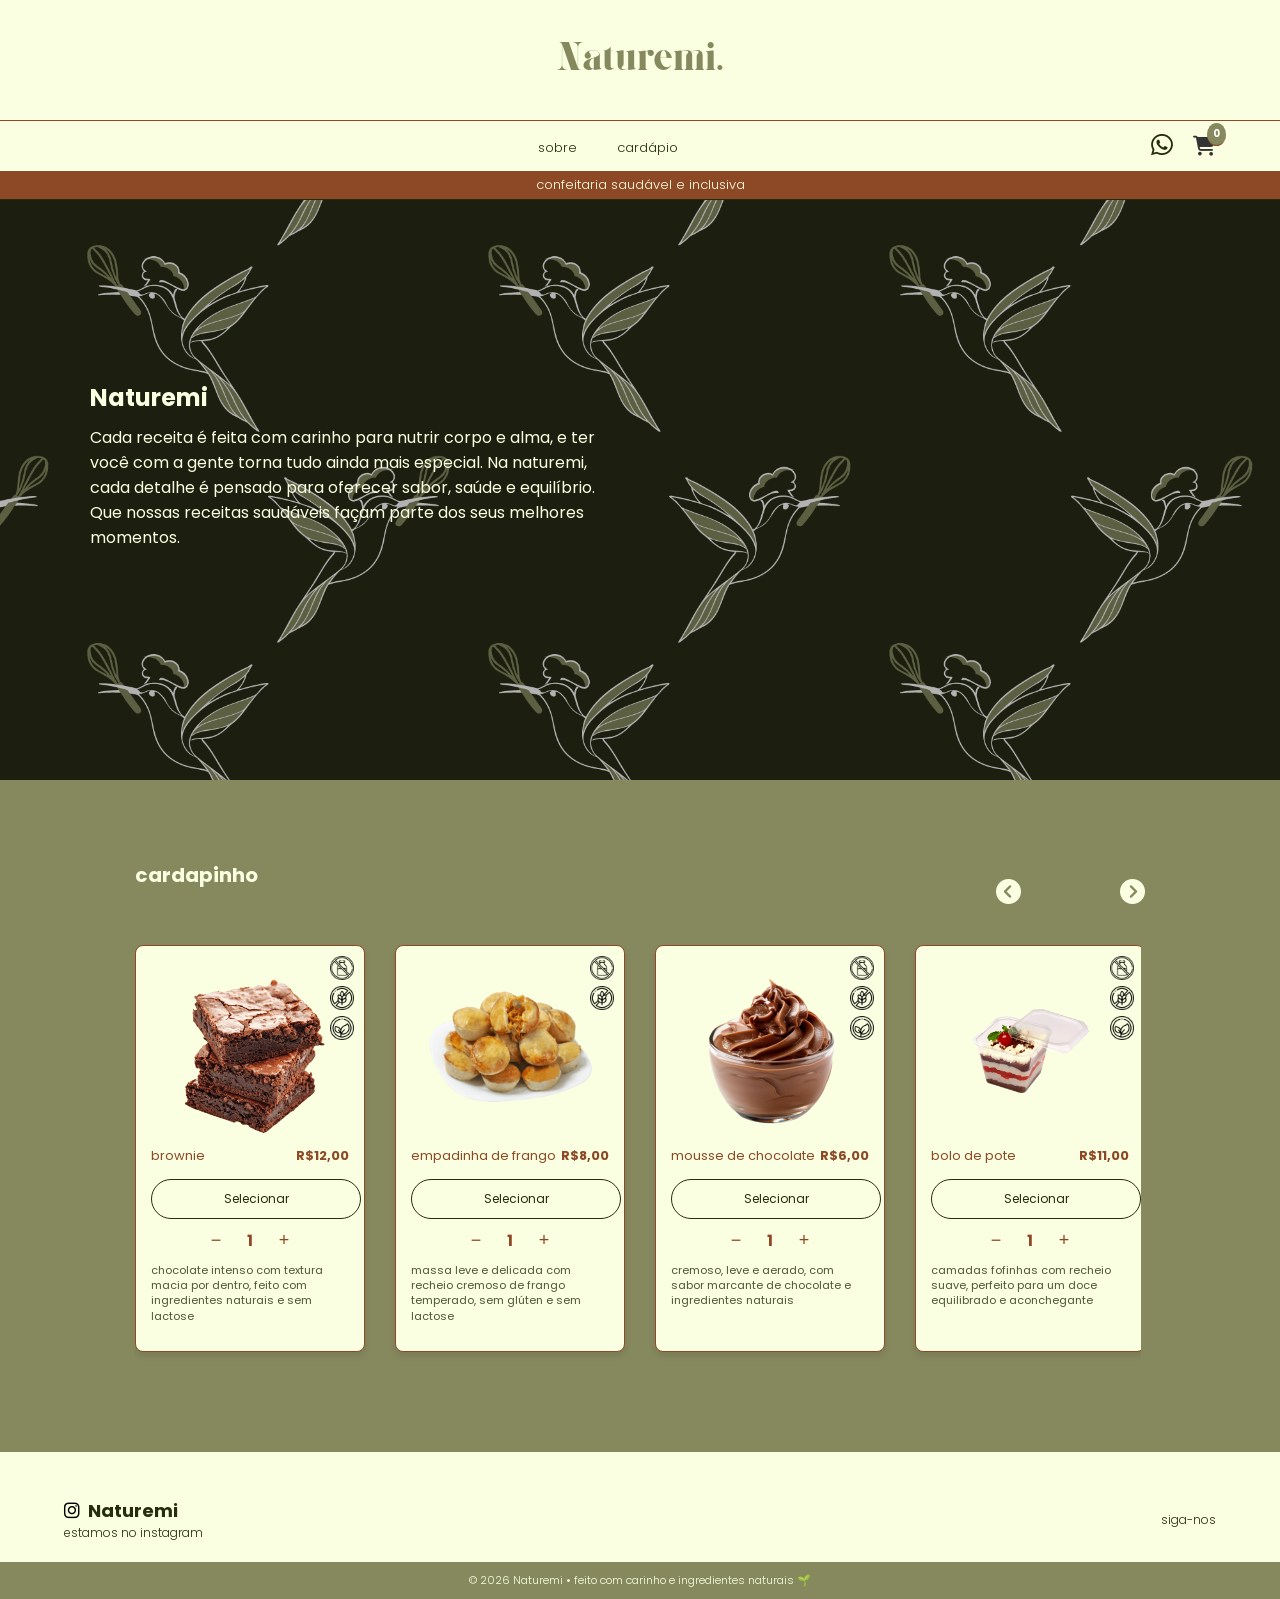
==== index.html @ 66a709f3 "organizando" ====
<!DOCTYPE html>
<html lang="en">
<head>
    <meta charset="UTF-8">
    <meta name="viewport" content="width=device-width, initial-scale=1.0">
    <link rel="stylesheet" href="https://cdnjs.cloudflare.com/ajax/libs/font-awesome/6.4.0/css/all.min.css"
/>
    <link rel="stylesheet" href="/styles/style.css">
    <link rel="icon" href="/assets/favicon.png" type="image/png">
    <title>Naturemi</title>
</head>
<body>

    <header>
        <nav>
            <span class="titulo">Naturemi.</span>
            
            <div class="menu-container">
                <ul class="navegacao">
                    <li><a href="#sobre">sobre</a></li>
                    <li><a href="#cardapio">cardápio</a></li>
                </ul>

                <a href="https://wa.me/5541985334490?text=Oi!%20Conheci%20a%20Naturemi%20pelo%20site%20e%20fiquei%20interessada%20nas%20opções%20saudáveis%20🌱
"
                target="_blank">

                <button class="wpp">
                    <i class="fa-brands fa-whatsapp"></i>
                </button>

                </a>

                <div class="carrinho-topo" onclick="abrirCarrinho()">
                <i class="fa-solid fa-cart-shopping"></i>
                <span id="contador-carrinho">0</span>
            </div>

                </div>

            <div class="bordao">
                <h4>confeitaria saudável e inclusiva</h4>
            </div>
        </nav>
    </header>


    <div class="fundo1">

        <section class="sobre" id="sobre">
            <h1>Naturemi</h1>
            <p>Cada receita é feita com carinho para nutrir corpo e alma, e ter você com a gente torna tudo ainda mais especial. Na naturemi, cada detalhe é pensado para oferecer sabor, saúde e equilíbrio. Que nossas receitas saudáveis façam parte dos seus melhores momentos.</p>
        </section>

        </div>

    <main>
            <section class="receitas" id="cardapio">
                <div class="receitas-topo">
                <h2>cardapinho</h2>
                <div class="botoes-navegacao">
                <button class="botao-esquerda"><i class="fa-solid fa-circle-chevron-left"></i></button>
                <button class="botao-direita"><i class="fa-solid fa-circle-chevron-right"></i></button>
            </div>
        </div>

        <div class="receitas-lista">
            <div class="receita">
                <img src="/styles/images/brownie.png" alt="Brownie">
                <div class="titulo-preco">
                <h3>brownie</h3>
                <strong class="preco">R$12,00</strong>
                </div>
                <button class="comprar" 
                onclick="adicionarItem('Brownie', 12)">
                    Selecionar
                </button>

                <div class="controle-quantidade">
                <button class="menos">−</button>
                <strong class="quantidade">1</strong>
                <button class="mais">+</button>
                </div>

                <p class="descricao">
                chocolate intenso com textura macia por dentro, feito com ingredientes naturais e sem lactose
                </p>

                <div class="selo sem-lactose">
                    <img src="/styles/images/sem-lactose.png" alt="Sem lactose">
                </div>

                <div class="selo sem-gluten">
                    <img src="/styles/images/sem-gluten.png" alt="Sem glúten">
                </div>

                <div class="selo vegano">
                    <img src="/styles/images/ecologia.png" alt="Vegano">
                </div>
            </div>

            <div class="receita">
                <img src="/styles/images/empadinha.png" alt="Empadinha">
                <div class="titulo-preco">
                <h3>empadinha de frango</h3> 
                <strong class="preco">R$8,00</strong>
                </div>
                <button class="comprar" data-nome="Empadinha" data-preco="8">
                    Selecionar</button>

                <div class="controle-quantidade">
                <button class="menos">−</button>
                <strong class="quantidade">1</strong>
                <button class="mais">+</button>
                </div>

                <p class="descricao">
                massa leve e delicada com recheio cremoso de frango temperado, sem glúten e sem lactose
                </p>


                <div class="selo sem-lactose">
                    <img src="/styles/images/sem-lactose.png" alt="Sem lactose">
                </div>

                <div class="selo sem-gluten">
                    <img src="/styles/images/sem-gluten.png" alt="Sem glúten">
                </div>
                 
            </div>

            <div class="receita">
                <img src="/styles/images/mouse.png" alt="Mousse">
                <div class="titulo-preco">
                <h3>mousse de chocolate</h3> 
                <strong class="preco">R$6,00</strong>
                </div>
                <button class="comprar" data-nome="Mousse" data-preco="6">Selecionar</button>
                
                <div class="controle-quantidade">
                <button class="menos">−</button>
                <strong class="quantidade">1</strong>
                <button class="mais">+</button>
                </div>

                <p class="descricao">
                cremoso, leve e aerado, com sabor marcante de chocolate e ingredientes naturais
                </p>

                <div class="selo sem-lactose">
                    <img src="/styles/images/sem-lactose.png" alt="Sem lactose">
                </div>

                <div class="selo sem-gluten">
                    <img src="/styles/images/sem-gluten.png" alt="Sem glúten">
                </div>

                <div class="selo vegano">
                    <img src="/styles/images/ecologia.png" alt="Vegano">
                </div>
            </div>

            <div class="receita">
                <img src="/styles/images/boolo.png" alt="Bolo">
                <div class="titulo-preco">
                <h3>bolo de pote</h3>
                <strong class="preco">R$11,00</strong>
                </div>
                <button class="comprar" data-nome="Bolo" data-preco="11">Selecionar</button>

                <div class="controle-quantidade">
                <button class="menos">−</button>
                <strong class="quantidade">1</strong>
                <button class="mais">+</button>
                </div>
                <p class="descricao">
                camadas fofinhas com recheio suave, perfeito para um doce equilibrado e aconchegante
                </p>

                <div class="selo sem-lactose">
                    <img src="/styles/images/sem-lactose.png" alt="Sem lactose">
                </div>

                <div class="selo sem-gluten">
                    <img src="/styles/images/sem-gluten.png" alt="Sem glúten">
                </div>

                <div class="selo vegano">
                    <img src="/styles/images/ecologia.png" alt="Vegano">
                </div>
            </div>

            <div class="receita">
                <img src="/styles/images/cookie.png" alt="Cookie">
                <div class="titulo-preco">
                <h3>Cookies</h3>
                <strong class="preco">R$8,00</strong>
                </div>
                <button class="comprar" data-nome="Cookie" data-preco="8">Selecionar</button>

                <div class="controle-quantidade">
                <button class="menos">−</button>
                <strong class="quantidade">1</strong>
                <button class="mais">+</button>
                </div>
                <p class="descricao">
                crocante por fora e macio por dentro, com toque artesanal e sabor caseiro
                </p>

                <div class="selo vegano">
                    <img src="/styles/images/ecologia.png" alt="Vegano">
                </div>

                
            </div>

            <div class="receita">
                <img src="/styles/images/brigadeiro_615x500px.png" alt="Brigadeiro">
                <div class="titulo-preco">
                <h3>Brigadeiro</h3>
                <strong class="preco">R$5,00</strong>
                </div>
                <button class="comprar" data-nome="Brigadeiro" data-preco="8">Selecionar</button>

                <div class="controle-quantidade">
                <button class="menos">−</button>
                <strong class="quantidade">1</strong>
                <button class="mais">+</button>
                </div>

                <p class="descricao">
                clássico brasileiro em versão mais leve, cremoso e feito com ingredientes selecionados
                </p>

                <div class="selo vegano">
                    <img src="/styles/images/ecologia.png" alt="Vegano">
                </div>

            </div>

                        <div class="receita">
                <img src="/styles/images/pngtree-caramel-custard-pudding-png-image_11712795.png" alt="Pudim">
                <div class="titulo-preco">
                <h3>Pudim</h3>
                <strong class="preco">R$9,00</strong>
                </div>
                <button class="comprar" data-nome="Pudim" data-preco="8">Selecionar</button>

                <div class="controle-quantidade">
                <button class="menos">−</button>
                <strong class="quantidade">1</strong>
                <button class="mais">+</button>
                </div>
                <p class="descricao">
                textura lisa e delicada com calda suave, uma versão leve do tradicional
                </p>

                <div class="selo vegano">
                    <img src="/styles/images/ecologia.png" alt="Vegano">
                </div>

                <div class="selo sem-lactose">
                    <img src="/styles/images/sem-lactose.png" alt="Sem lactose">
                </div>

                <div class="selo sem-gluten">
                    <img src="/styles/images/sem-gluten.png" alt="Sem glúten">
                </div>

            </div>

                        <div class="receita">
                <img src="/styles/images/palha-italiana-png-3-Transparent-Images.png" alt="Palha">
                <div class="titulo-preco">
                <h3>Palha italiana</h3>
                <strong class="preco">R$10,00</strong>
                </div>
                <button class="comprar" data-nome="Palha" data-preco="8">Selecionar</button>

                <div class="controle-quantidade">
                <button class="menos">−</button>
                <strong class="quantidade">1</strong>
                <button class="mais">+</button>
                </div>
                <p class="descricao">
                combinação perfeita de chocolate com crocância, equilibrado e irresistível
                </p>

                <div class="selo vegano">
                    <img src="/styles/images/ecologia.png" alt="Vegano">
                </div>

                <div class="selo sem-lactose">
                    <img src="/styles/images/sem-lactose.png" alt="Sem lactose">
                </div>

                <div class="selo sem-gluten">
                    <img src="/styles/images/sem-gluten.png" alt="Sem glúten">
                </div>

            </div>

                        <div class="receita">
                <img src="/styles/images/torta.jpg" alt="Tortinha de morango">
                <div class="titulo-preco">
                <h3>Tortinha de morango</h3>
                <strong class="preco">R$12,00</strong>
                </div>
                <button class="comprar" data-nome="Tortinha de morango" data-preco="8">Selecionar</button>

                <div class="controle-quantidade">
                <button class="menos">−</button>
                <strong class="quantidade">1</strong>
                <button class="mais">+</button>
                </div>
                <p class="descricao">
                base delicada com creme suave e morangos frescos, leve e refrescante
                </p>

                <div class="selo vegano">
                    <img src="/styles/images/ecologia.png" alt="Vegano">
                </div>

                <div class="selo sem-gluten">
                    <img src="/styles/images/sem-gluten.png" alt="Sem glúten">
                </div>
            </div>


        </div>

    </section>

    </main>


<footer class="footer">
    <div class="footer-container">

    <div class="footer-instagram">
<div class="insta-info">
  <div class="insta-top">
    <i class="fa-brands fa-instagram"></i>
    <p class="insta-name">Naturemi</p>
  </div>

  <p class="insta-text">estamos no instagram</p>
</div>

    <a 
        href="https://www.instagram.com/naturemisaudavel/"
        target="_blank"
        class="insta-link"
    >
        siga-nos
    </a>
    </div>
    </div>


<div class="footer-bottom">
  <span class="footer-copy">
    © 2026 Naturemi • feito com carinho e ingredientes naturais 🌱
  </span>
</div>
</footer>
</body>

<div class="overlay" onclick="fecharCarrinho()"></div>

<div class="painel-carrinho">

  <div class="header-carrinho">
    <h3>Seu Carrinho</h3>
    <button class="fechar-carrinho" onclick="fecharCarrinho()">
  <i class="fa-solid fa-xmark"></i>
</button>
  </div>

  <div id="lista-carrinho"></div>

  <div class="carrinho-total">
    Total: <span id="total">R$ 0,00</span>
  </div>

  <div class="tipo-entrega">
    <p>Como deseja receber?</p>

    <label>
      <input type="radio" name="entrega" value="Retirada">
      Retirada
    </label>

    <label>
      <input type="radio" name="entrega" value="Entrega">
      Entrega
    </label>
  </div>

  <div class="campo-endereco">
    <input type="text" id="endereco" placeholder="Rua e número">
    <input type="text" id="bairro" placeholder="Bairro">
  </div>

  <div class="tipo-pagamento">
    <p>Forma de pagamento</p>

    <label><input type="radio" name="pagamento" value="Pix"> Pix</label>
    <label><input type="radio" name="pagamento" value="Dinheiro"> Dinheiro</label>
    <label><input type="radio" name="pagamento" value="Cartão"> Cartão</label>
  </div>

  <button class="finalizar-pedido" onclick="enviarWhats()">
    Finalizar pelo WhatsApp
  </button>

    <button class="finalizar-pedido" onclick="enviarIfood()">
    Pedir via ifood
  </button>
    <script src="/pages/script.js"></script>
</div>
</html>
---- styles/style.css ----
@import url('https://fonts.googleapis.com/css2?family=Poppins:ital,wght@0,100;0,200;0,300;0,400;0,500;0,600;0,700;0,800;0,900;1,100;1,200;1,300;1,400;1,500;1,600;1,700;1,800;1,900&display=swap');

@font-face { 
    font-family: 'Giaza1'; 
    src: url('/styles/fonts/Giaza.otf') 
    format('opentype'); 
    font-weight: normal; 
    font-style: normal; 
}

@font-face { 
    font-family: 'Giaza2'; 
    src: url('/styles/fonts/Giaza\ Stencil.otf') 
    format('opentype'); 
    font-weight: normal; 
    font-style: normal; 
}

:root {
    --cor-verde-claro: #86895e;
    --cor-marrom: #8d4926;
    --cor-verde-escuro: #262c0e;
    --cor-de-fundo: rgb(249, 255, 224);
}

* {
    margin: 0;
    padding: 0;
    box-sizing: border-box;
}

header {
    position: fixed;
    top: 0;
    left: 0;
    width: 100%;
    background-color: var(--cor-de-fundo);
    z-index: 1000;
    border-bottom: 0.5px solid var(--cor-verde-escuro);
}

body {
    font-family: 'Poppins', sans-serif;
    background-color: var(--cor-de-fundo);
    margin-top: 150px;
    overflow-x: hidden;

}

.titulo {
    font-family: 'Giaza1';
    font-size: 40px;
    transition: font-size 0.5s ease;
    color: var(--cor-verde-claro);
    margin-top: 40px;
}


span {
    text-align: center;
    display: flex;
    justify-content: center;
    align-items: center;
    padding-bottom: 40px;
    border-bottom: 0.3px solid var(--cor-marrom);
}

.menu-container {
    display: flex;
    align-items: center;
    justify-content: space-between;
    width: 90%;
    margin: 0 auto;
    padding: 10px 0;

}

.navegacao {
    list-style: none;
    display: flex;
    justify-content: center;
    gap: 40px;
    margin: 0;
    padding: 0;
    flex: 1;
}

.navegacao li a {
    color: var(--cor-verde-escuro);
    text-decoration: none;
    font-weight: 300;
    font-size: 13px;
}

.compra {
    color: var(--cor-verde-escuro);
    font-size: 20px;
    border: none;
    background: none;
    cursor: pointer;
    margin-left: 10px;
}

.wpp {
    color: var(--cor-verde-escuro);
    font-size: 25px;
    border: none;
    background: none;
    cursor: pointer;
    margin-right: 20px;
}

.bordao {
    text-align: center;
    font-size: 13px;
    background-color: var(--cor-marrom);
    color: var(--cor-de-fundo);
    padding: 1px;
    font-weight: 200;
}

.bordao h4 {
    font-weight: 300;
    margin: 3px;
}

.fundo1 {
    background-image: url('/styles/images/fundo1.png');
    background-size: cover;
    background-position: center;
    height: 70vh;
    display: flex;
    margin: 0;
    padding: 0 3rem;
    justify-content: space-between;
    align-items: center;
    color: var(--cor-de-fundo);
    position: relative;
    gap: 5rem;
}

.fundo1::before{
    content: "";
    position: absolute;
    top: 0;
    left: 0;
    width: 100%;
    height: 100%;
    background: rgba(0, 0, 0, 0.3);
    z-index: 1;
}

.fundo1 h1,
.fundo1 p, 
.fundo1 h3 {
  position: relative;
  z-index: 2;
  margin: 10px;
}

.sobre {
    flex: 1;
    max-width: 50%;
    text-align: left;
    z-index: 2;
    position: relative;
    margin-right: 3rem;
    padding: 2rem;
}


.receitas {
  padding: 80px 40px;
  background-color: var(--cor-verde-claro);
  color: var(--cor-de-fundo);
  text-align: center;
  box-sizing: border-box;
}

.receitas-topo {
  display: flex;
  align-items: center;
  justify-content: space-between;
  
}

.receitas h2 {
    text-align: left;
    font-size: 20px;
    margin-bottom: 35px;
    margin-left: 95px;
}

@media (min-width: 768px) {
  .receitas-lista {
    margin-left: 95px;
    margin-right: 95px;
  }
}

.botoes-navegacao button {
    font-size: 25px;
    color: var(--cor-de-fundo);
    background: none;
    border: none;
    cursor: pointer;
    margin-right: 95px;
}

@media (min-width: 768px) {
  .receitas h2 {
    margin-left: 95px;
  }
}

.receitas-lista {
    display: flex;
    gap: 30px;
    overflow-x: auto;
    padding:20px 0;
    margin-left: 95px;
    margin-right: 99px;
    scroll-behavior: smooth;
}

@media (max-width: 600px) {
  .receita {
    width: 160px;
  }
}

.receita {
    background: var(--cor-de-fundo);
    width: 230px; /* 👈 ADICIONA ISSO */
    flex: 0 0 auto;
    border: 1px solid var(--cor-marrom);
    border-radius: 8px;
    padding: 15px;
    text-align: center;
    box-shadow: 0 4px 6px rgba(0, 0, 0, 0.1);
    position: relative;
}

@media (max-width: 600px) {
  .receita {
    width: 160px;
  }
}

.receita h3 {
    color: var(--cor-marrom);
    font-size: 13px;
    font-weight: 400;

}

.receita img {
    width: 200px;
    height:180px;
    object-fit: contain;
}

.receitas-lista::-webkit-scrollbar {
  display: none;
}

.comprar {
    font-size: 14px;
    color: var(--cor-marrom);
    background: none;
    border-radius: 20px;
    padding: 10px;
    border: 1px solid var(--cor-marrom);
    width: 210px;
    cursor: pointer;
}

.footer {
  background-color: var(--cor-de-fundo);
  padding: 25px 0;
  text-align: center;
  padding-top: 25px;
  padding-bottom: 0;
}

.footer-container {
  width: 90%;
  margin: 0 auto;
}

.footer-instagram {
  display: flex;
  justify-content: space-between;
  align-items: center;
  padding: 20px 0;
}

.insta-info {
  display: flex;
  flex-direction: column;
}

.insta-top {
  display: flex;
  align-items: center; 
  gap: 8px;
}

.insta-top i {
  font-size: 18px;
}

.insta-name {
  font-size: 18px;
  font-weight: 400;
  color: var(--cor-verde-escuro);
  font-weight: bold;
}

.insta-text {
  font-size: 12px;
  font-weight: 300;
  color: var(--cor-verde-escuro);
}

.insta-link {
  font-size: 12px;
  font-weight: 300;
  color: var(--cor-verde-escuro);
  text-decoration: none;
}

.insta-link:hover {
  color: var(--cor-marrom);
}

.footer-bottom {
  background-color: var(--cor-verde-claro);
  padding: 10px 0;
  margin: 0;
}

.footer-copy {
  display: block;
  padding: 0;
  border: none;
  margin: 0;
  text-align: center;
  font-size: 11px;
  font-weight: 300;
  color: var(--cor-de-fundo);
}

.comprar {
  background-color: transparent;
  border: 1px solid var(--cor-verde-escuro);
  color: var(--cor-verde-escuro);
  cursor: pointer;
  transition: 0.3s;
  font-family: 'poppins';
  font-size: 12px;
}

.comprar.ativo {
  background-color: var(--cor-verde-escuro);
  color: #fff;
}

.finalizar-pedido {
  margin: 30px auto 0;
  display: block;
  padding: 12px 24px;
  background-color: var(--cor-verde-escuro);
  color: white;
  border: none;
  cursor: pointer;
  border-radius: 20px;
  font-family: 'poppins';
  font-size: 12px;
}


html {
  scroll-behavior: smooth;
}

.ifood-info {
  font-size: 12px;
  color: var(--cor-verde-escuro);
  opacity: 0.8;
  margin-top: 15px;
}

.selo {
  position: absolute;
  right: 10px;
}

.selo img {
  width: 24px;
  height: 24px;
}

.sem-lactose { top: 10px; }
.sem-gluten { top: 40px; }
.vegano { top: 70px; }

.titulo-preco {
  display: flex;
  justify-content: space-between;
  align-items: center;
  width: 100%;
}

.titulo-preco h3,
.preco {
  margin: 0;
  font-size: 13px;
  line-height: 1.2;
  color:#8d4926;
  margin-bottom: 15px;
}

.resumo-pedido {
  margin-top: 20px;
  font-weight: 600;
  font-size: 16px;
  color: var(--cor-verde-escuro);
  display: none;
}

.controle-quantidade {
  display: flex;
  align-items: center;
  justify-content: center;
  gap: 10px;
  margin-top: 8px;
  color: #8d4926;
}

.controle-quantidade button {
  width: 28px;
  height: 28px;
  border-radius: 50%;
  border: none;
  background-color: var(--cor-verde);
  color: white;
  font-size: 18px;
  cursor: pointer;
  transition: 0.2s;
  color: #8d4926;
}

.controle-quantidade button:hover {
  transform: scale(1.1);
}

.controle-quantidade .quantidade {
  min-width: 20px;
  text-align: center;
  font-weight: bold;
}

.tipo-entrega {
  margin-top: 30px;
  text-align: center;
  display: none;
}

.opcao-entrega {
  display: inline-flex;
  align-items: center;
  gap: 6px;
  margin: 10px 15px;
  cursor: pointer;
  font-size: 13px;
}

.campo-endereco {
  display: none;
  margin: 20px auto;
  width: 280px;
  flex-direction: column;
  gap: 10px;
  font-family: 'Poppins', sans-serif;
}

.campo-endereco.ativo {
  display: flex;
  font-family: 'Poppins', sans-serif;
}

.campo-endereco input {
  padding: 10px;
  border-radius: 15px;
  border: 1px solid var(--cor-marrom);
  font-size: 12px;
  outline: none;
  transition: 0.3s;
}

.campo-endereco input:focus {
  border-color: var(--cor-verde-escuro);
  box-shadow: 0 0 5px rgba(0,0,0,0.1);
}

.tipo-pagamento {
  display: none;
  margin-top: 30px;
  text-align: center;
}

.tipo-pagamento.ativo {
  display: block;
}

.carrinho-topo {
  position: relative;
  cursor: pointer;
  font-size: 20px;
  color: #333;
  transition: 0.2s;
}

.carrinho-topo:hover {
  transform: scale(1.1);
}

#contador-carrinho {
  position: absolute;
  top: -8px;
  right: -10px;
  background: var(--cor-verde-claro);
  color: white;
  font-size: 11px;
  padding: 3px 6px;
  border-radius: 50%;
  font-weight: bold;
}

.topo-acoes {
  position: fixed;
  top: 15px;
  right: 15px;
  display: flex;
  gap: 15px;
}

.btn-carrinho {
  position: relative;
  cursor: pointer;
  font-size: 22px;
}

#contador-carrinho {
  position: absolute;
  top: -8px;
  right: -10px;
  background: var(--cor-verde-claro);
  color: white;
  font-size: 10px;
  padding: 3px 6px;
  border-radius: 50%;
}

.painel-carrinho {
  position: fixed;
  top: 0;
  right: -400px;
  width: 320px;
  height: 100%;
  background: white;
  box-shadow: -5px 0 20px rgba(0,0,0,0.1);
  padding: 20px;
  transition: 0.3s;
  overflow-y: auto;
  z-index: 1001;
}

.painel-carrinho.ativo {
  right: 0;
}

.overlay {
  position: fixed;
  inset: 0;
  background: rgba(0,0,0,0.4);
  display: none;
  z-index: 1000;
}

.overlay.ativo {
  display: block;
}

.header-carrinho {
  display: flex;
  justify-content: space-between;
  align-items: center;
}

.fechar-carrinho {
  background: none;
  border: none;
  font-size: 18px;
  cursor: pointer;
  color: #444;
  transition: 0.2s;
}

.fechar-carrinho:hover {
  color: var(--cor-verde-escuro);
  transform: rotate(90deg);
}

.painel-carrinho {
  border-top-left-radius: 25px;
  border-bottom-left-radius: 25px;
}

.carrinho-total {
  margin-top: 20px;
  font-weight: bold;
  font-size: 18px;
  text-align: right;
}

.finalizar-pedido {
  width: 100%;
  margin-top: 20px;
  padding: 12px;
  border-radius: 20px;
  border: none;
  background: var(--cor-verde-escuro);
  color: white;
  font-weight: 500;
  cursor: pointer;
  transition: 0.3s;
}

.finalizar-pedido:hover {
  background: var(--cor-verde-claro);
}

.descricao {
  font-size: 11px;
  color: var(--cor-verde-escuro);
  opacity: 0.8;
  margin: 8px 0 12px;
  line-height: 1.4;
  text-align: left;
}
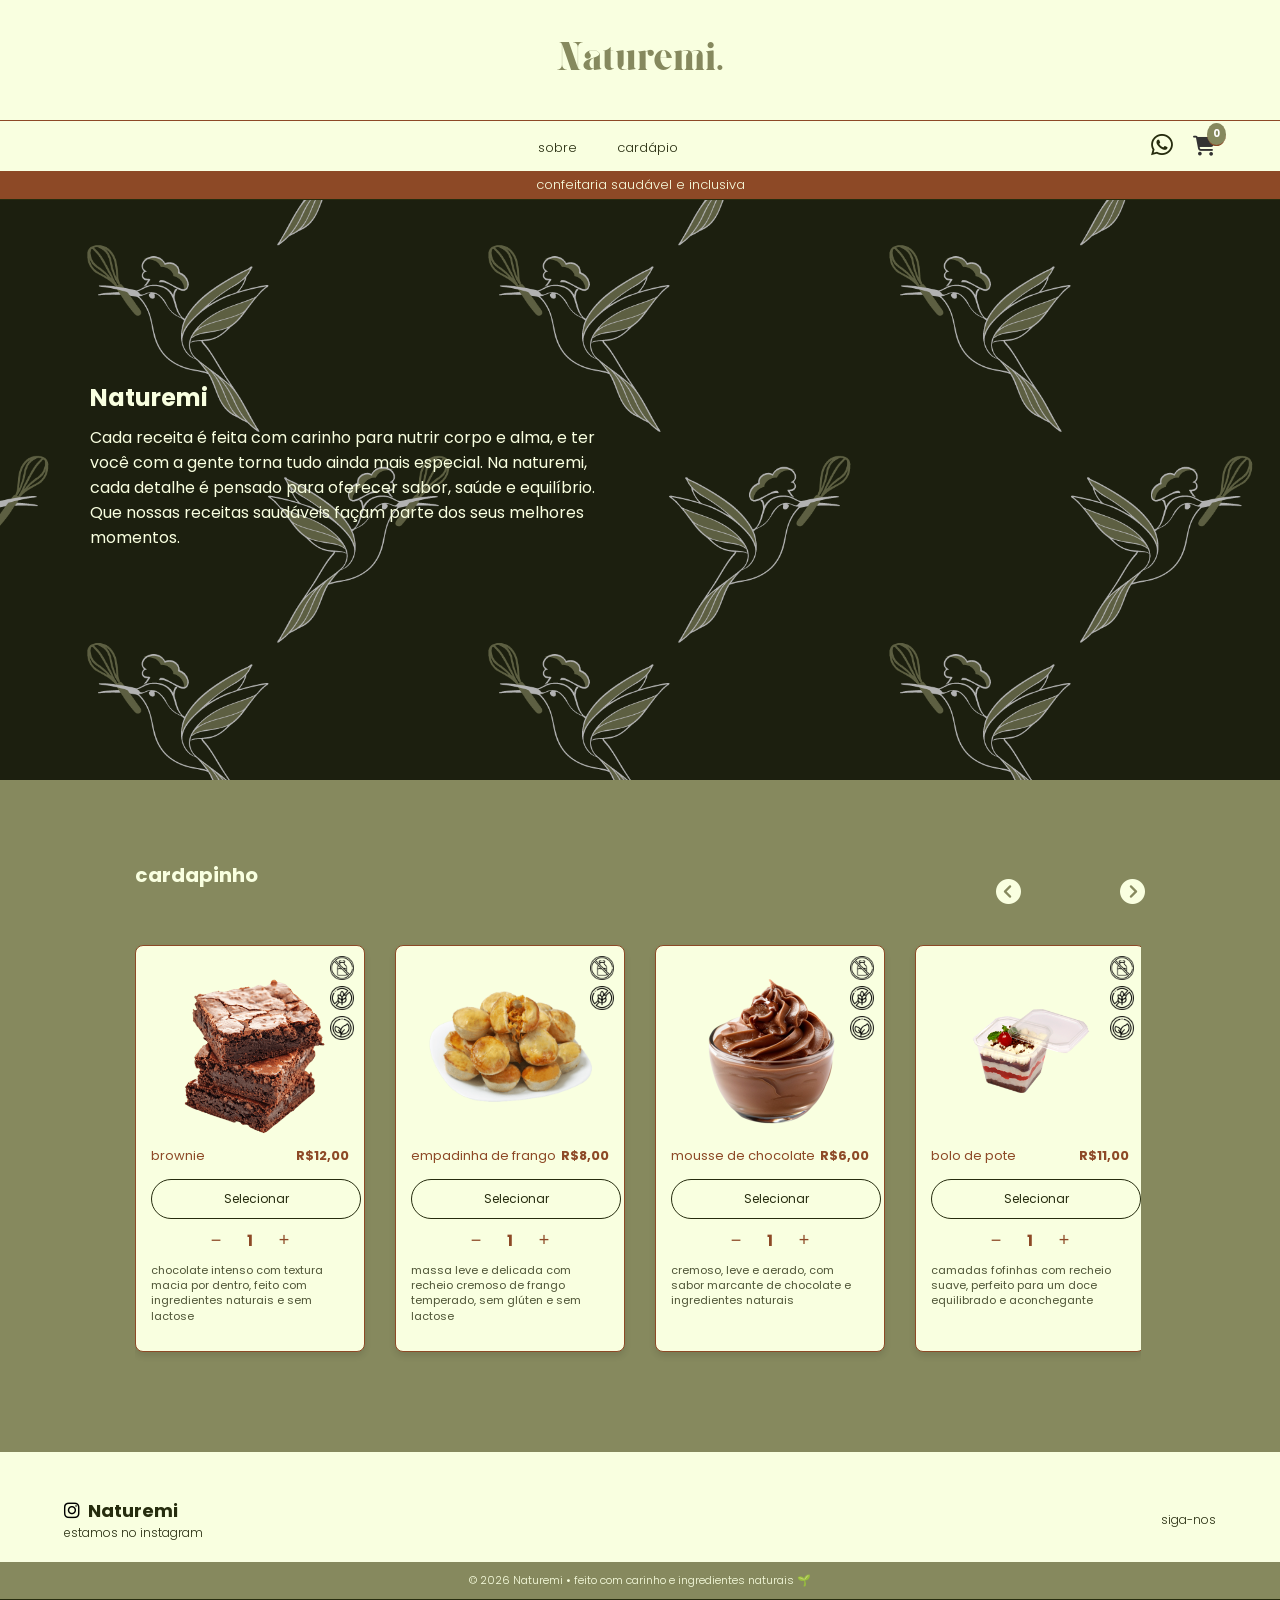
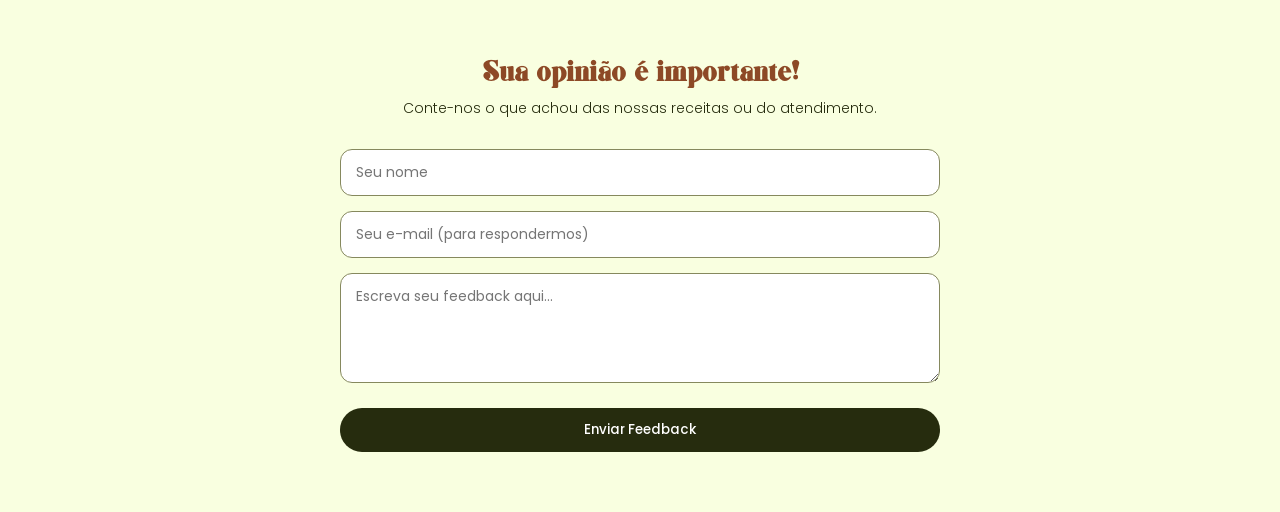
==== commit 1d9fd9f3: "campo de feedbacks" ====
--- a/index.html
+++ b/index.html
@@ -364,6 +364,23 @@
   </span>
 </div>
 </footer>
+
+<section class="feedback-section">
+    <div class="feedback-container">
+        <h3>Sua opinião é importante!</h3>
+        <p>Conte-nos o que achou das nossas receitas ou do atendimento.</p>
+        
+        <form action="https://formspree.io/f/xbdznyqe" method="POST" id="form-feedback">
+            <input type="text" name="nome" placeholder="Seu nome" required>
+            <input type="email" name="email" placeholder="Seu e-mail (para respondermos)" required>
+            <textarea name="mensagem" placeholder="Escreva seu feedback aqui..." rows="4" required></textarea>
+            
+            <button type="submit" class="btn-enviar">Enviar Feedback</button>
+            <input type="hidden" name="_next" value="https://naturemi.onrender.com/">
+        </form>
+    </div>
+</section>
+
 </body>
 
 <div class="overlay" onclick="fecharCarrinho()"></div>
--- a/styles/style.css
+++ b/styles/style.css
@@ -649,4 +649,220 @@
   margin: 8px 0 12px;
   line-height: 1.4;
   text-align: left;
+}
+
+
+/* Para Tablets e Celulares (Telas menores que 768px) */
+@media (max-width: 768px) {
+    
+    /* 1. Ajuste do Header e Título */
+    .menu-container {
+        flex-direction: column; /* Empilha a logo e o menu */
+        gap: 10px;
+    }
+
+    .navegacao {
+        gap: 15px; /* Diminui o espaço entre links */
+        flex-wrap: wrap; /* Permite quebrar linha se não couber */
+    }
+
+    .titulo {
+        font-size: 28px; /* Diminui o título da marca */
+        margin-top: 10px;
+    }
+
+    body {
+        margin-top: 180px; /* Ajuste conforme a nova altura do header */
+    }
+
+    /* 2. Seção Principal (Fundo1) */
+    .fundo1 {
+        flex-direction: column; /* Empilha o texto sobre a imagem */
+        text-align: center;
+        height: auto;
+        padding: 4rem 1rem;
+        gap: 2rem;
+    }
+
+    .sobre {
+        max-width: 100%; /* Ocupa a largura toda no celular */
+        margin-right: 0;
+        padding: 1rem;
+    }
+
+    /* 3. Seção de Receitas */
+    .receitas {
+        padding: 40px 15px;
+    }
+
+    .receitas h2 {
+        margin-left: 0;
+        text-align: center;
+    }
+
+    .receitas-lista {
+        margin-left: 0;
+        margin-right: 0;
+        gap: 15px;
+    }
+
+    /* 4. Carrinho/Painel */
+    .painel-carrinho {
+        width: 100%; /* Ocupa a tela toda no celular */
+        right: -100%;
+    }
+}
+
+/* Para Celulares Pequenos (Telas menores que 480px) */
+@media (max-width: 480px) {
+    .navegacao li a {
+        font-size: 11px;
+    }
+    
+    .receita {
+        width: 140px; /* Miniaturas menores */
+    }
+}
+/* --- ESTILOS PARA CELULAR (ATÉ 768px) --- */
+@media (max-width: 768px) {
+    
+    /* 1. Layout da Seção e Título */
+    .receitas h2 {
+        text-align: center;
+        margin-left: 0;
+        margin-bottom: 20px;
+    }
+
+    .receitas-lista {
+        display: flex;
+        flex-direction: column; /* Empilha os cards */
+        align-items: center;
+        overflow-x: visible;    /* Cancela o scroll lateral */
+        margin: 0;
+        gap: 25px;              /* Espaço entre os pratos */
+    }
+
+    .botoes-navegacao {
+        display: none;          /* Esconde as setas de scroll lateral */
+    }
+
+    /* 2. O Card (Receita) */
+    .receita {
+        width: 90%;
+        max-width: 350px;
+        position: relative;     /* Base para os selos absolutos */
+        flex: unset;
+    }
+
+    .receita img {
+        width: 100%;
+        height: auto;
+        max-height: 220px;
+        object-fit: cover;
+        margin-bottom: 10px;
+    }
+
+    /* 3. Ajuste dos Selos (Ícones) */
+    .selo {
+        position: absolute;
+        top: 15px;
+        right: 15px;
+        display: flex;
+        flex-direction: column; /* Faz os selos ficarem um abaixo do outro */
+        gap: 8px;               /* Distância entre os ícones */
+        z-index: 10;
+        width: auto;            /* Garante que o container não estique */
+    }
+
+    /* Reset crucial: cancela as posições fixas do CSS original */
+    .selo img, 
+    .sem-lactose, 
+    .sem-gluten, 
+    .vegano { 
+        position: static !important; 
+        width: 22px !important;
+        height: 22px !important;
+        margin: 0 !important;
+    }
+}
+
+/* --- SEÇÃO DE FEEDBACK --- */
+.feedback-section {
+    background-color: var(--cor-de-fundo);
+    padding: 60px 20px;
+    border-top: 0.5px solid var(--cor-verde-escuro);
+}
+
+.feedback-container {
+    max-width: 600px;
+    margin: 0 auto;
+    text-align: center;
+}
+
+.feedback-container h3 {
+    font-family: 'Giaza1', serif;
+    color: var(--cor-marrom);
+    font-size: 28px;
+    margin-bottom: 10px;
+}
+
+.feedback-container p {
+    font-size: 14px;
+    color: var(--cor-verde-escuro);
+    margin-bottom: 30px;
+    font-weight: 300;
+}
+
+#form-feedback {
+    display: flex;
+    flex-direction: column;
+    gap: 15px;
+}
+
+#form-feedback input, 
+#form-feedback textarea {
+    width: 100%;
+    padding: 12px 15px;
+    border: 1px solid var(--cor-verde-claro);
+    border-radius: 12px;
+    background-color: white;
+    font-family: 'Poppins', sans-serif;
+    font-size: 14px;
+    outline: none;
+    transition: 0.3s;
+}
+
+#form-feedback input:focus, 
+#form-feedback textarea:focus {
+    border-color: var(--cor-marrom);
+    box-shadow: 0 0 5px rgba(141, 73, 38, 0.2);
+}
+
+.btn-enviar {
+    background-color: var(--cor-verde-escuro);
+    color: white;
+    padding: 12px;
+    border: none;
+    border-radius: 25px;
+    cursor: pointer;
+    font-family: 'Poppins', sans-serif;
+    font-weight: 500;
+    transition: 0.3s;
+    margin-top: 10px;
+}
+
+.btn-enviar:hover {
+    background-color: var(--cor-marrom);
+    transform: translateY(-2px);
+}
+
+/* Ajuste para Celular */
+@media (max-width: 768px) {
+    .feedback-section {
+        padding: 40px 15px;
+    }
+    
+    .feedback-container h3 {
+        font-size: 22px;
+    }
 }
